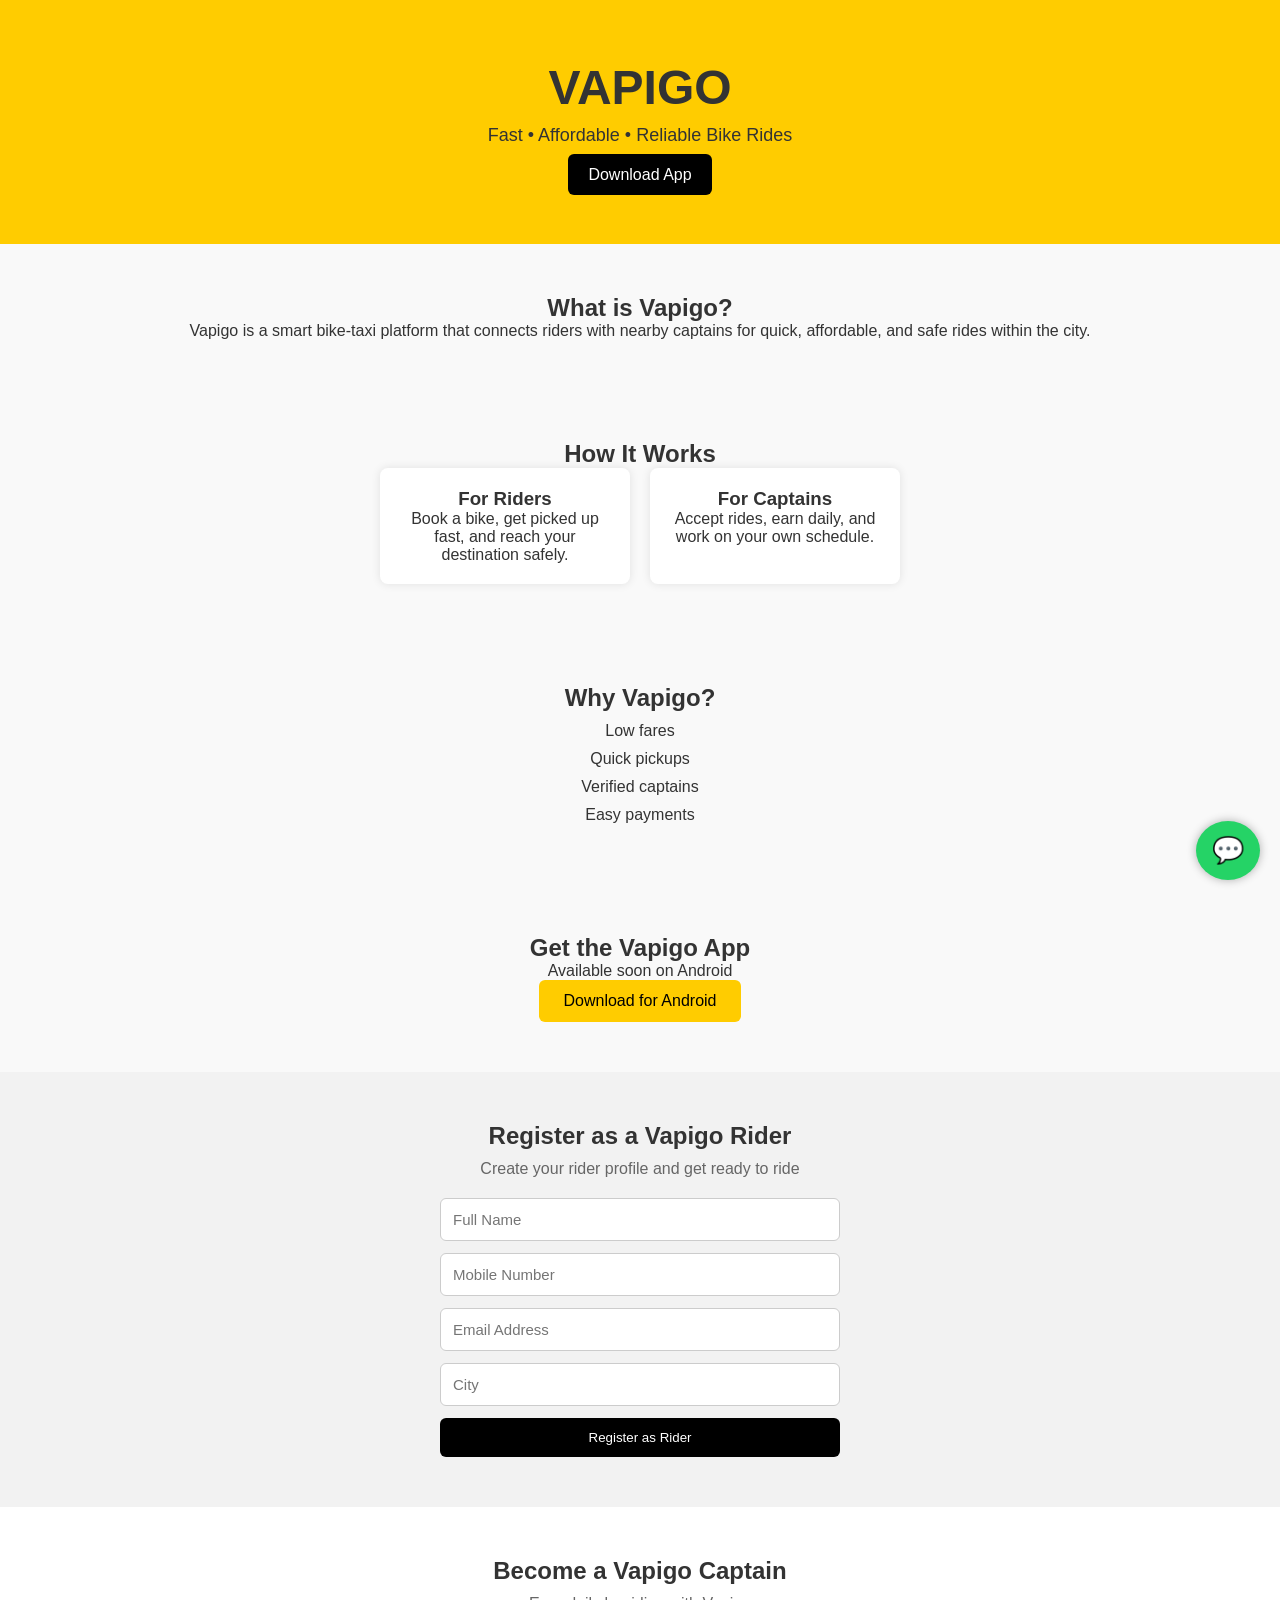
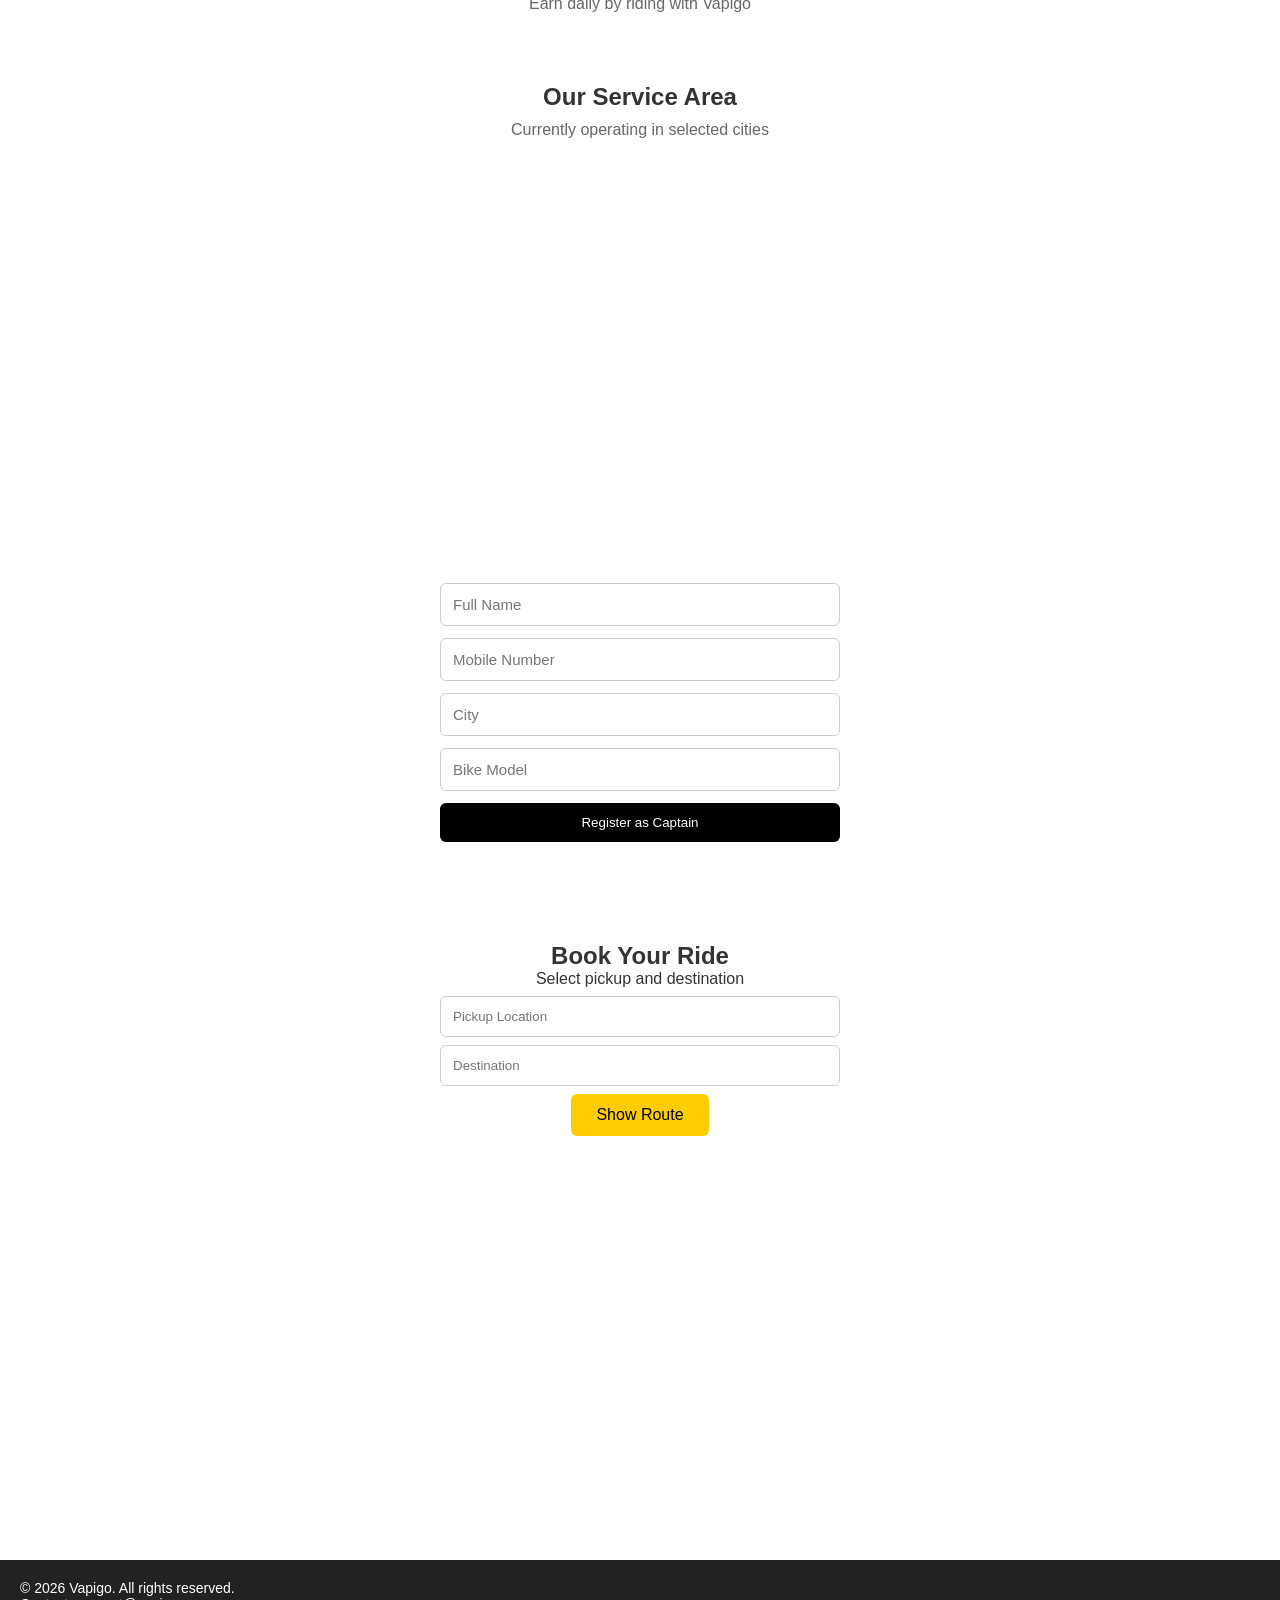
==== index.html @ 4d5e86c7 "Add files via upload" ====
<!DOCTYPE html>
<html lang="en">
<head>
  <meta charset="UTF-8" />
  <meta name="viewport" content="width=device-width, initial-scale=1.0"/>
  <title>Vapigo – Smart Bike Taxi App</title>
  <link rel="stylesheet" href="style.css" />
</head>
<body>

<header>
  <h1>VAPIGO</h1>
  <p>Fast • Affordable • Reliable Bike Rides</p>
  <a href="#download" class="btn">Download App</a>
</header>

<section class="about">
  <h2>What is Vapigo?</h2>
  <p>
    Vapigo is a smart bike-taxi platform that connects riders with nearby captains
    for quick, affordable, and safe rides within the city.
  </p>
</section>

<section class="how">
  <h2>How It Works</h2>
  <div class="cards">
    <div class="card">
      <h3>For Riders</h3>
      <p>Book a bike, get picked up fast, and reach your destination safely.</p>
    </div>
    <div class="card">
      <h3>For Captains</h3>
      <p>Accept rides, earn daily, and work on your own schedule.</p>
    </div>
  </div>
</section>

<section class="features">
  <h2>Why Vapigo?</h2>
  <ul>
    <li>Low fares</li>
    <li>Quick pickups</li>
    <li>Verified captains</li>
    <li>Easy payments</li>
  </ul>
</section>

<section id="download" class="download">
  <h2>Get the Vapigo App</h2>
  <p>Available soon on Android</p>
  <button>Download for Android</button>
</section>
<section class="register rider">
  <h2>Register as a Vapigo Rider</h2>
  <p>Create your rider profile and get ready to ride</p>

  <form action="https://formspree.io/f/mpqlvekl" method="POST">
    <input type="text" name="name" placeholder="Full Name" required />
    <input type="tel" name="phone" placeholder="Mobile Number" required />
    <input type="email" name="email" placeholder="Email Address" />
    <input type="text" name="city" placeholder="City" required />
    <button type="submit">Register as Rider</button>
  </form>
</section>

<section class="register">
  <h2>Become a Vapigo Captain</h2>
  <p>Earn daily by riding with Vapigo</p>
<section class="map">
  <h2>Our Service Area</h2>
  <p>Currently operating in selected cities</p>

  <iframe
    src="https://www.google.com/maps?q=Vapi&output=embed"
    width="100%"
    height="350"
    style="border:0;"
    allowfullscreen=""
    loading="lazy">
  </iframe>
</section>

  <form action="https://formspree.io/f/xjgondad" method="POST">
    <input type="text" name="name" placeholder="Full Name" required />
    <input type="tel" name="phone" placeholder="Mobile Number" required />
    <input type="text" name="city" placeholder="City" required />
    <input type="text" name="vehicle" placeholder="Bike Model" required />
    <button type="submit">Register as Captain</button>
  </form>
</section>
<section class="booking">
  <h2>Book Your Ride</h2>
  <p>Select pickup and destination</p>

  <input type="text" id="from" placeholder="Pickup Location">
  <input type="text" id="to" placeholder="Destination">

  <button onclick="openMap()">Show Route</button>

  <iframe
    id="map"
    width="100%"
    height="350"
    style="border:0; margin-top:20px;"
    loading="lazy">
  </iframe>
</section>


<footer>
  <p>© 2026 Vapigo. All rights reserved.</p>
  <p>Contact: support@vapigo.app</p>
</footer>
<a href="https://wa.me/916359495943" class="whatsapp" target="_blank">
  💬
</a>

<script src="script.js"></script>
</body>
</html>
---- style.css ----
* {
  margin: 0;
  padding: 0;
  box-sizing: border-box;
  font-family: Arial, sans-serif;
}

body {
  background: #f9f9f9;
  color: #333;
}

header {
  background: #ffcc00;
  padding: 60px 20px;
  text-align: center;
}

header h1 {
  font-size: 48px;
}

header p {
  margin: 10px 0 20px;
  font-size: 18px;
}

.btn {
  background: #000;
  color: #fff;
  padding: 12px 20px;
  text-decoration: none;
  border-radius: 6px;
}

section {
  padding: 50px 20px;
  text-align: center;
}

.cards {
  display: flex;
  justify-content: center;
  gap: 20px;
  flex-wrap: wrap;
}

.card {
  background: #fff;
  padding: 20px;
  width: 250px;
  border-radius: 8px;
  box-shadow: 0 0 10px rgba(0,0,0,0.1);
}

.features ul {
  list-style: none;
}

.features li {
  margin: 10px 0;
}

.download button {
  background: #ffcc00;
  border: none;
  padding: 12px 25px;
  font-size: 16px;
  border-radius: 6px;
  cursor: pointer;
}

footer {
  background: #222;
  color: #fff;
  padding: 20px;
  font-size: 14px;
}
/* =========================
   FORMS – Rider & Captain
========================= */

.register {
  padding: 50px 20px;
  background: #ffffff;
  text-align: center;
}

.register h2 {
  margin-bottom: 10px;
}

.register p {
  margin-bottom: 20px;
  color: #666;
}

.register form {
  max-width: 400px;
  margin: auto;
  display: flex;
  flex-direction: column;
  gap: 12px;
}

.register input {
  padding: 12px;
  font-size: 15px;
  border: 1px solid #ccc;
  border-radius: 6px;
}

.register input:focus {
  outline: none;
  border-color: #ffcc00;
}

.register button {
  padding: 12px;
  background: #000;
  color: #fff;
  border: none;
  border-radius: 6px;
  cursor: pointer;
}

.register button:hover {
  background: #333;
}

/* Rider form background */
.rider {
  background: #f5f5f5;
}
.whatsapp {
  position: fixed;
  bottom: 20px;
  right: 20px;
  background: #25d366;
  color: #fff;
  font-size: 26px;
  padding: 14px 16px;
  border-radius: 50%;
  text-decoration: none;
  box-shadow: 0 0 10px rgba(0,0,0,0.3);
  z-index: 9999;
}
.rider {
  background: #f2f2f2;
}
.map iframe {
  border-radius: 10px;
  margin-top: 20px;
}
.booking {
  padding: 50px 20px;
  background: #fff;
  text-align: center;
}

.booking input {
  width: 90%;
  max-width: 400px;
  padding: 12px;
  margin: 8px auto;
  display: block;
  border-radius: 6px;
  border: 1px solid #ccc;
}

.booking button {
  padding: 12px 25px;
  background: #ffcc00;
  border: none;
  border-radius: 6px;
  cursor: pointer;
  font-size: 16px;
}
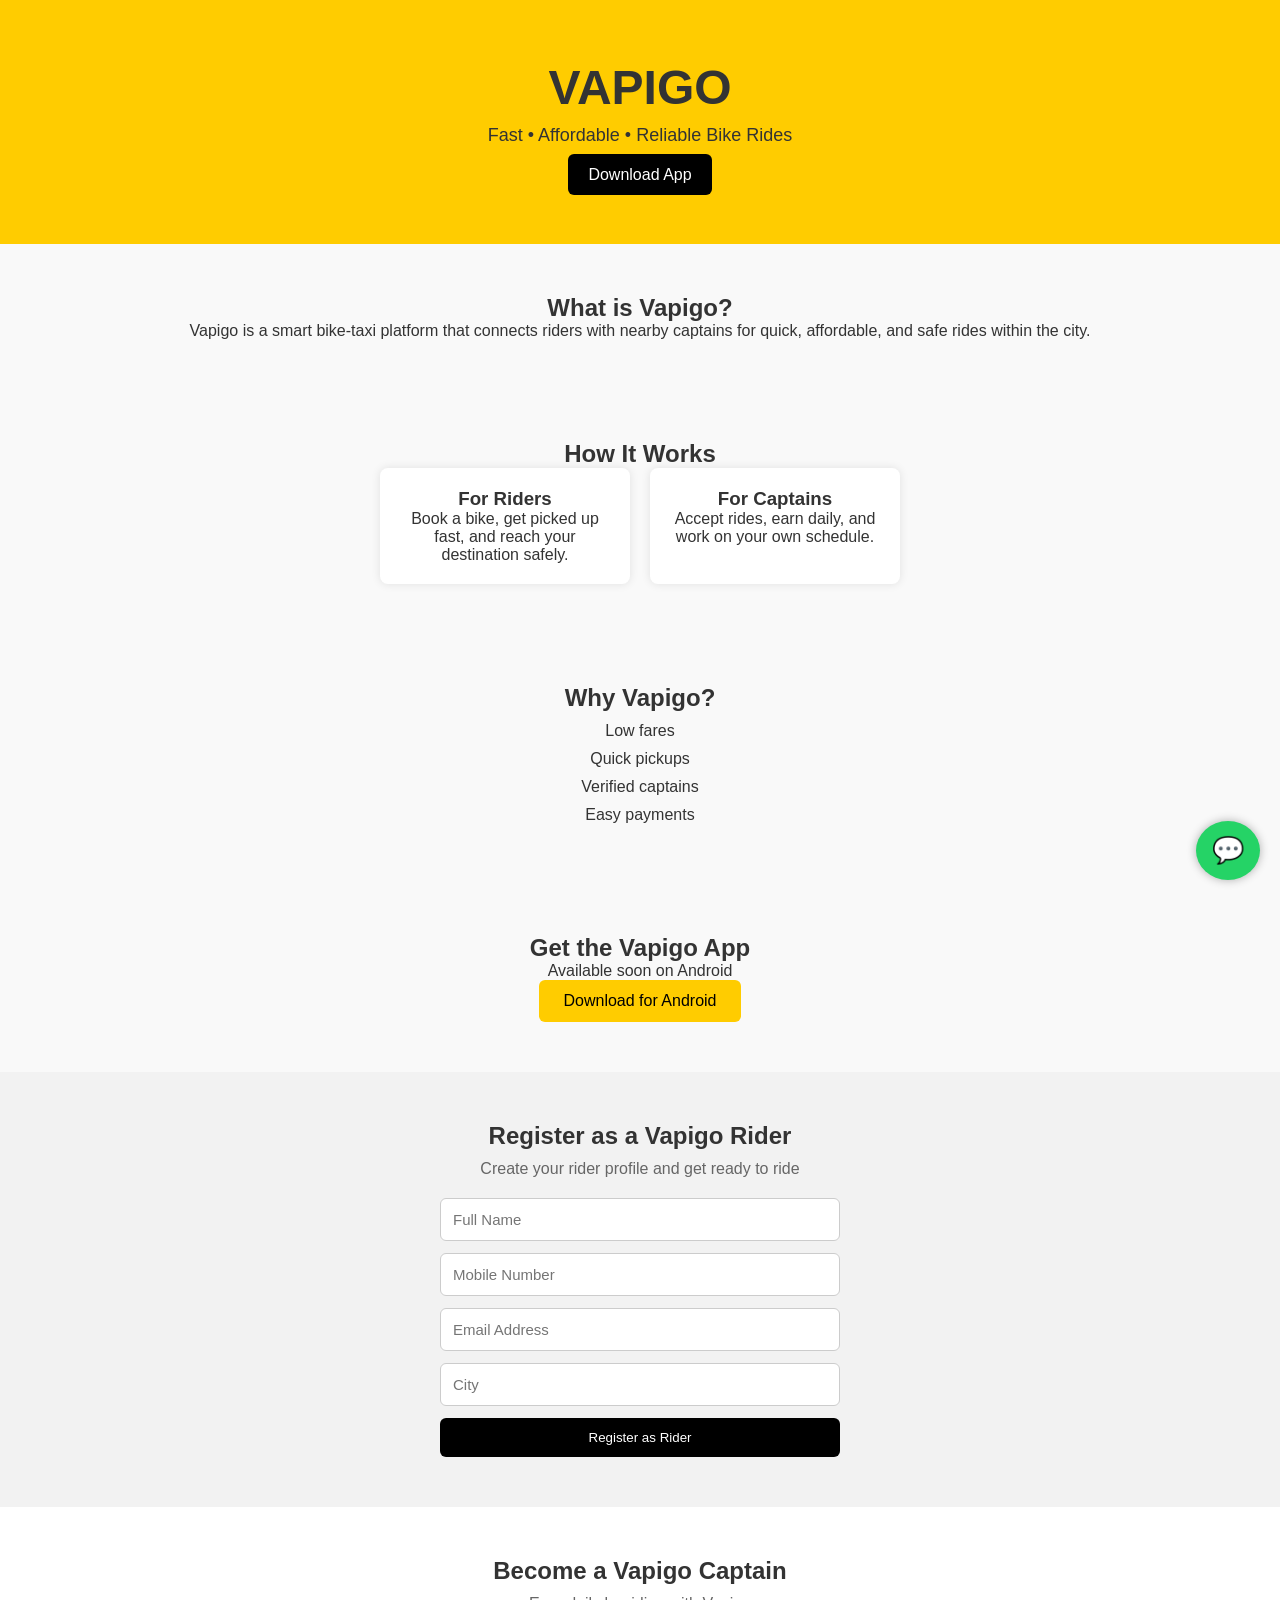
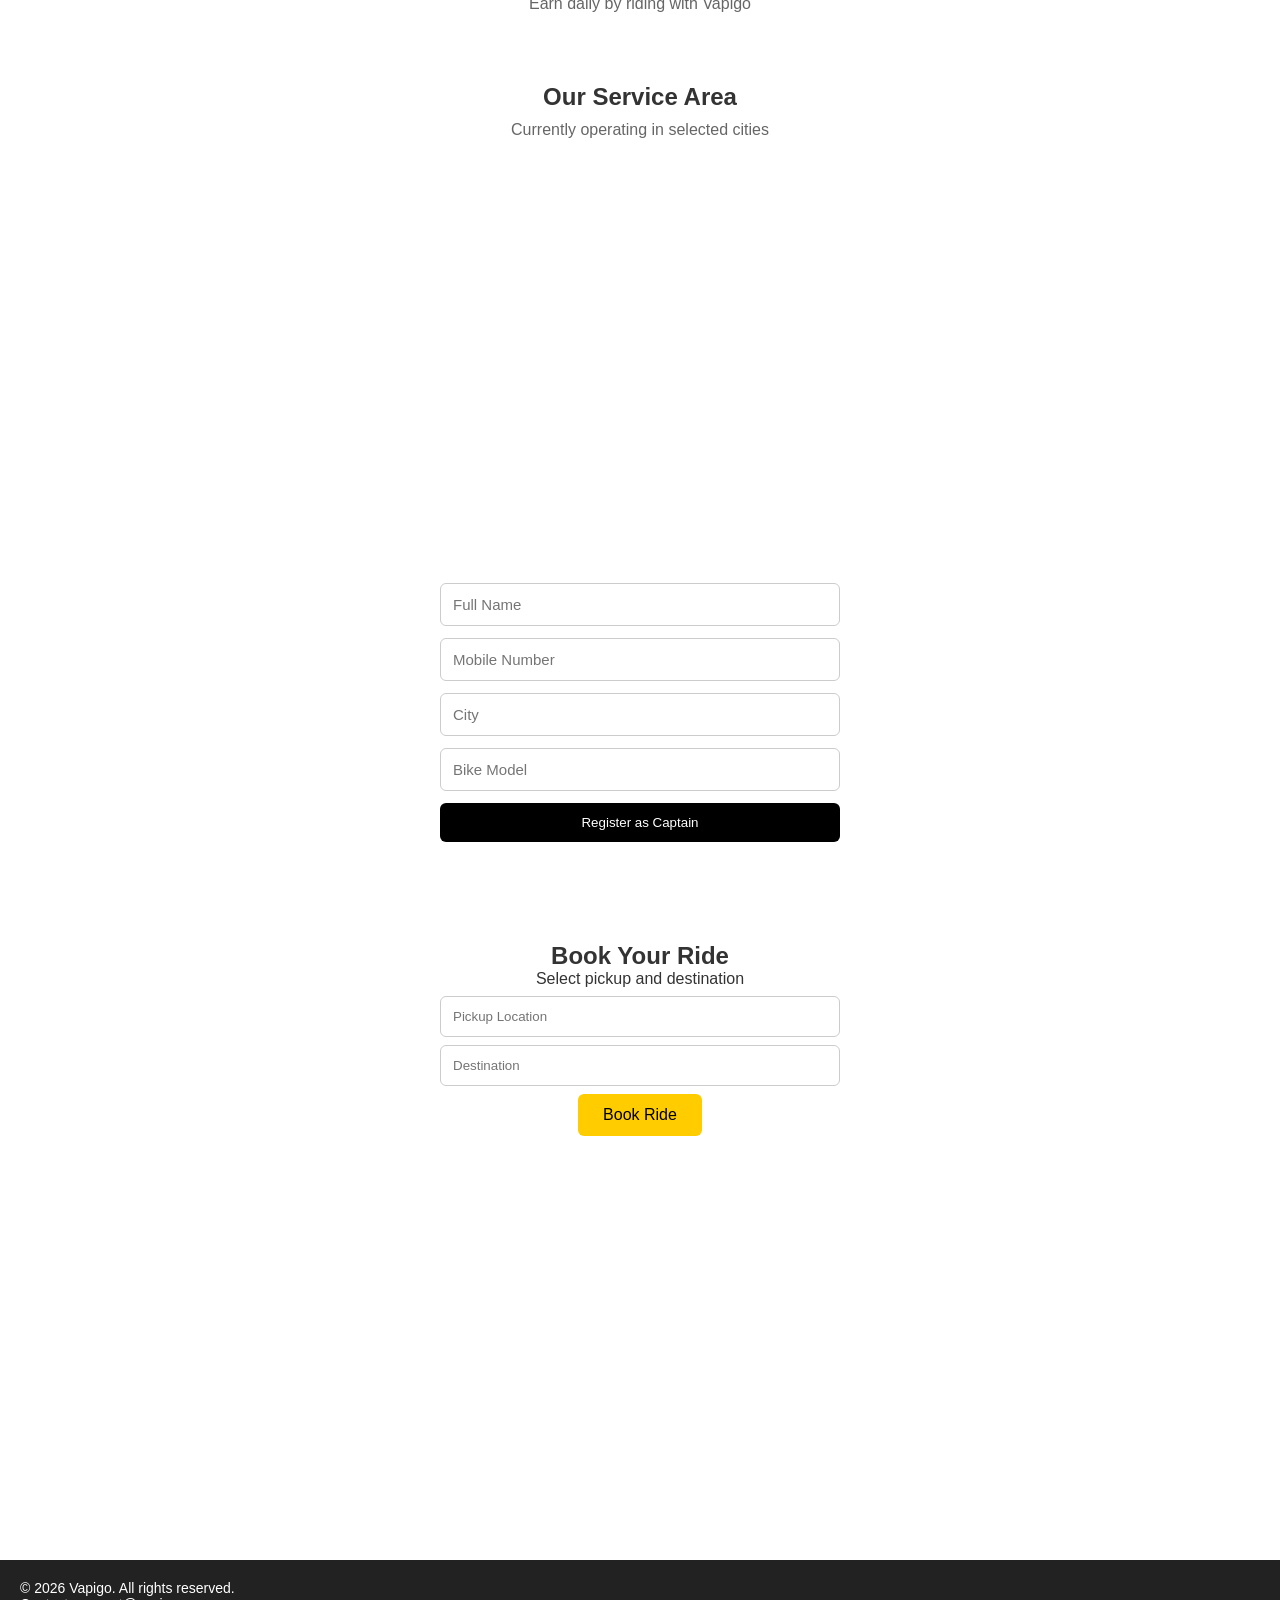
==== commit 8aaf6452: "Add files via upload" ====
--- a/index.html
+++ b/index.html
@@ -96,7 +96,7 @@
   <input type="text" id="from" placeholder="Pickup Location">
   <input type="text" id="to" placeholder="Destination">
 
-  <button onclick="openMap()">Show Route</button>
+  <button type="button" onclick="openMap()">Book Ride</button>
 
   <iframe
     id="map"
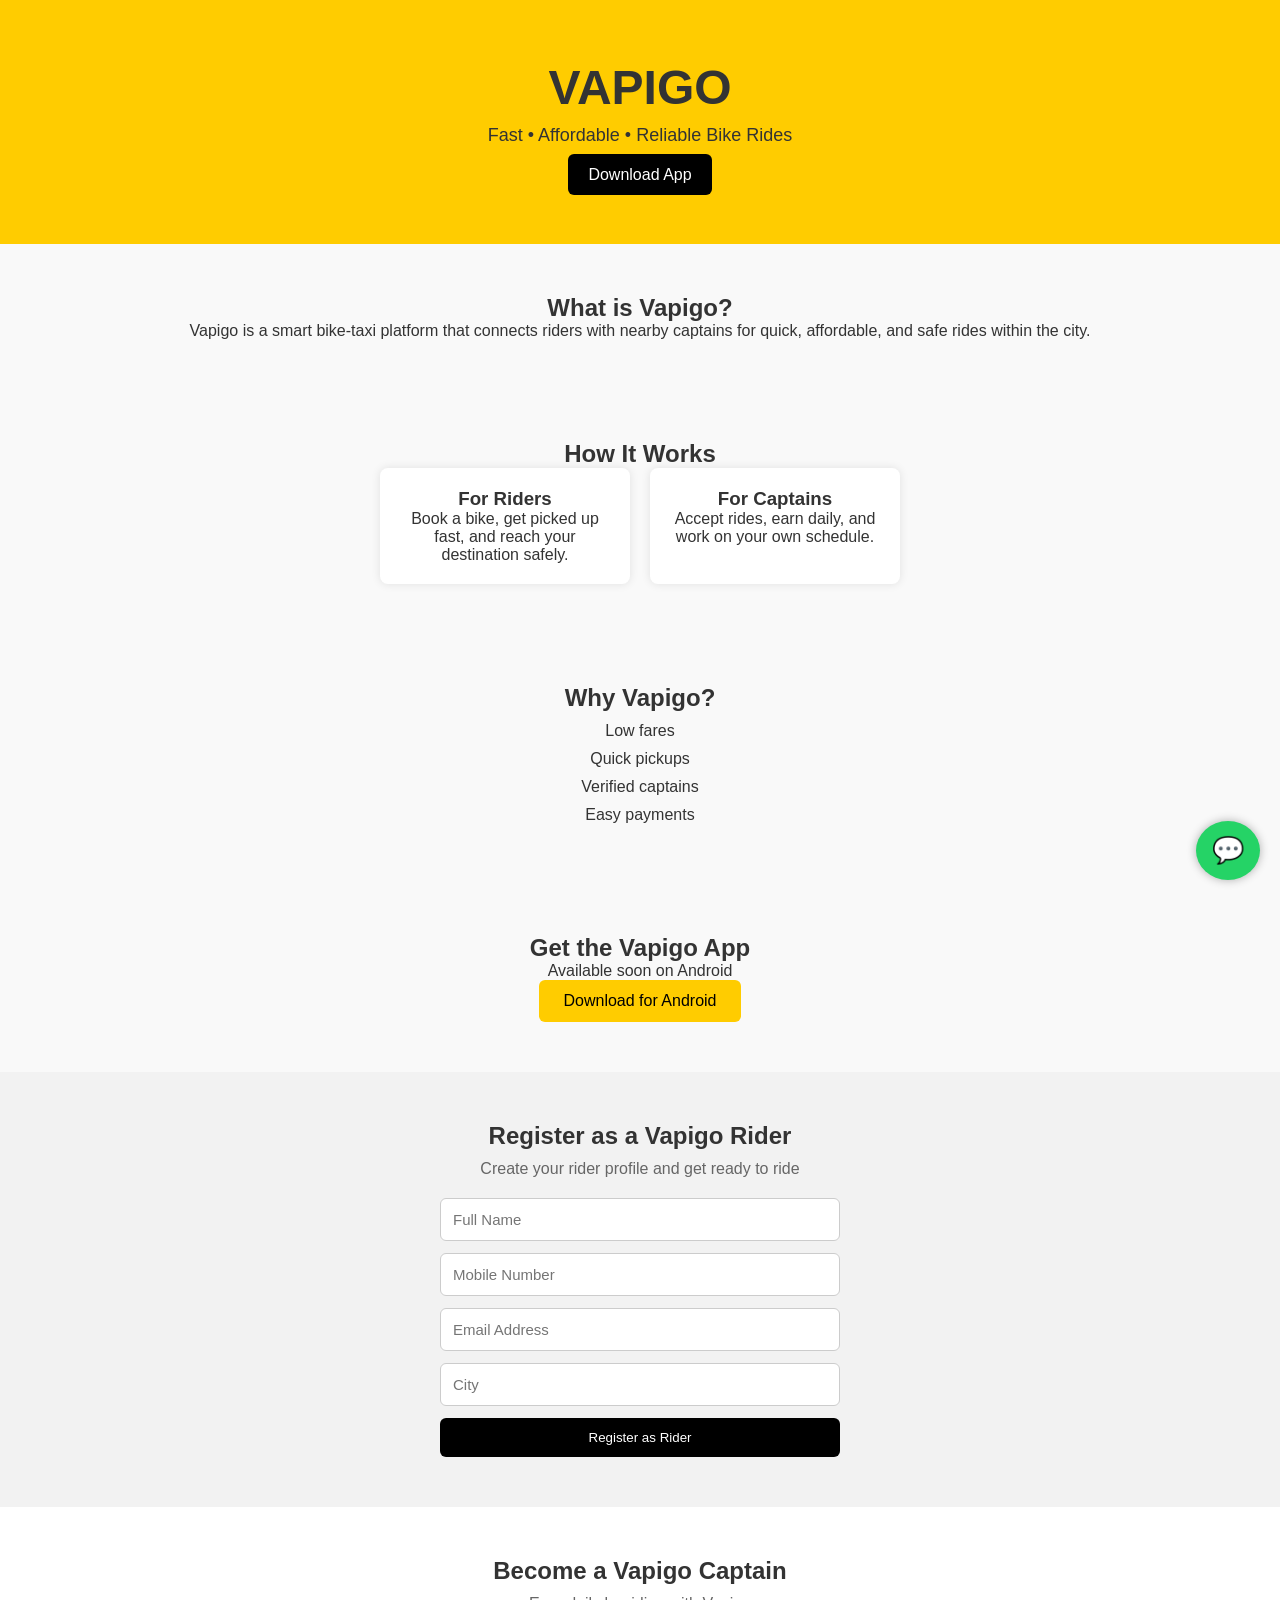
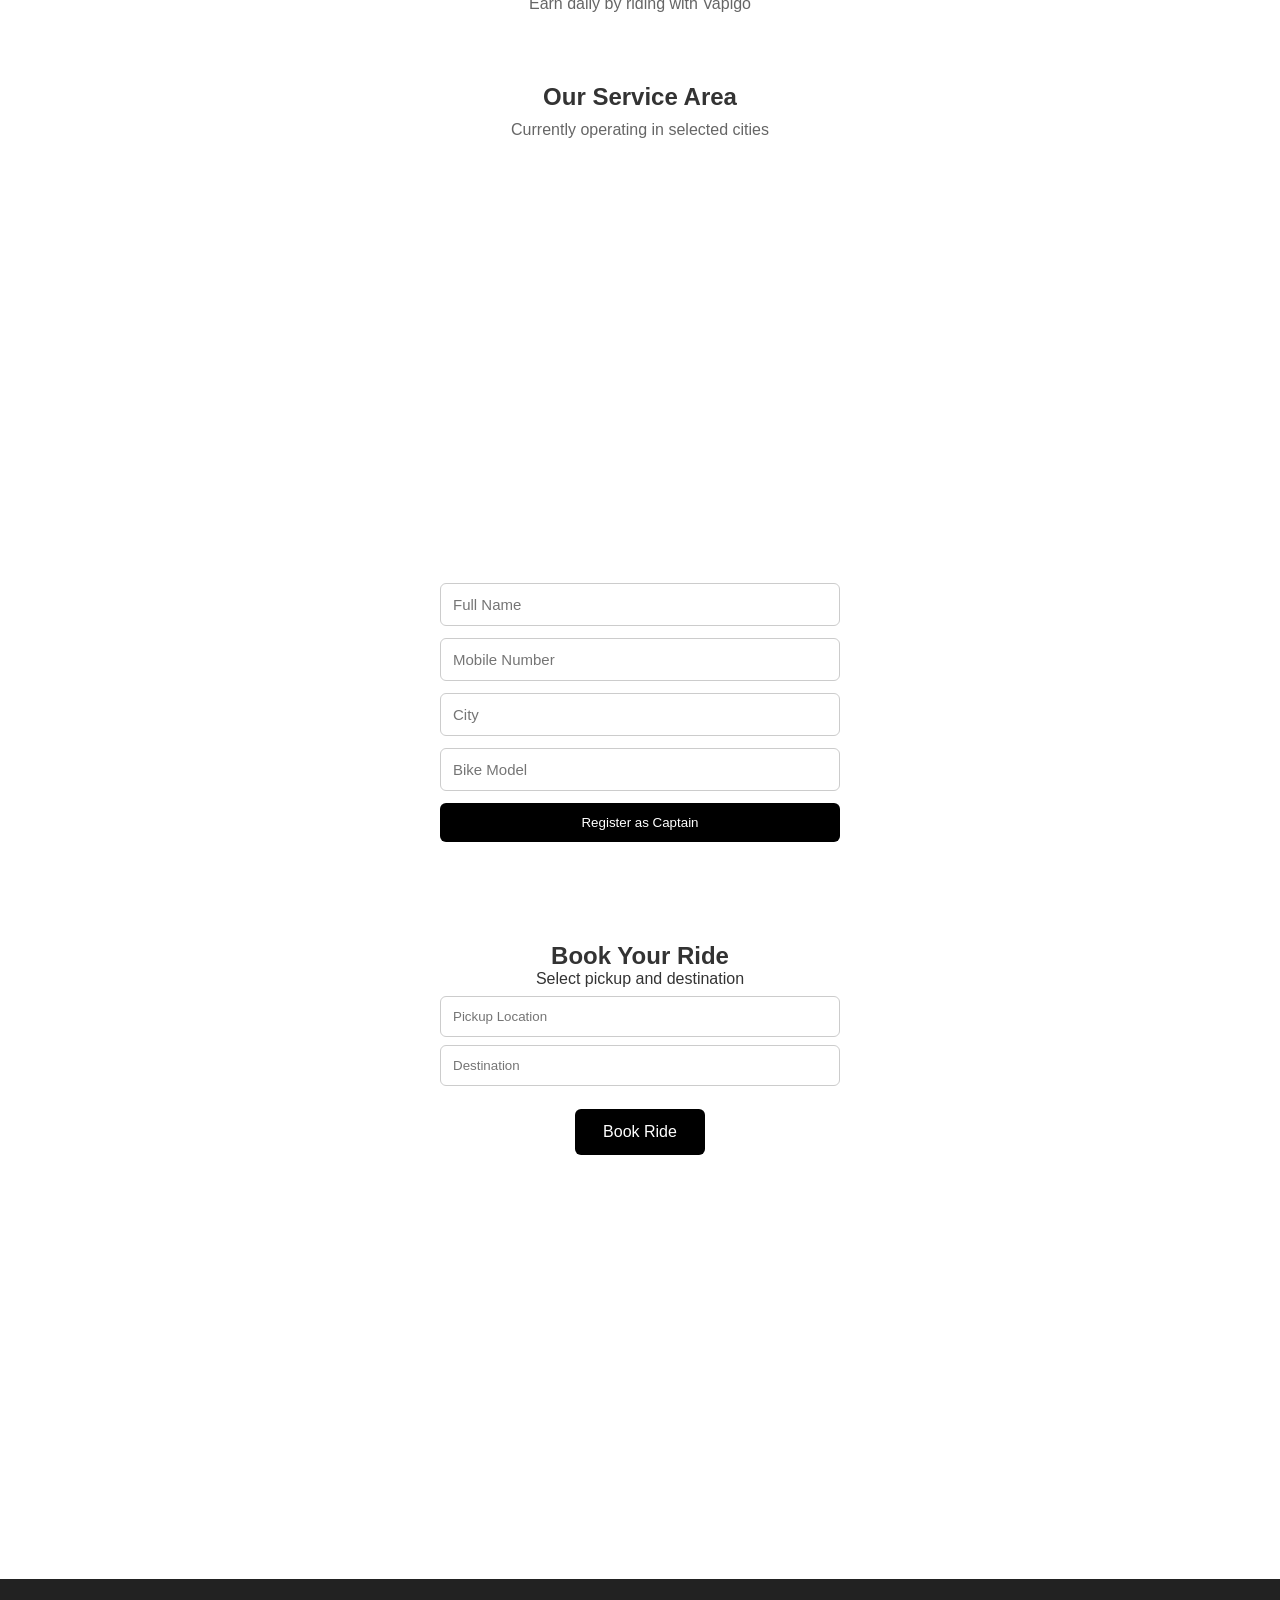
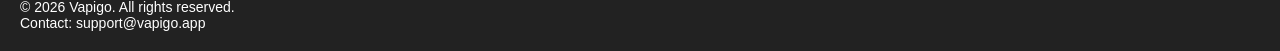
==== commit e1167d04: "Add files via upload" ====
--- a/index.html
+++ b/index.html
@@ -96,7 +96,12 @@
   <input type="text" id="from" placeholder="Pickup Location">
   <input type="text" id="to" placeholder="Destination">
 
-  <button type="button" onclick="openMap()">Book Ride</button>
+  <button type="button" onclick="calculateFare()">Book Ride</button>
+
+  <div id="fareBox" style="display:none;">
+    <p><strong>Estimated Distance:</strong> <span id="distance"></span> km</p>
+    <p><strong>Estimated Fare:</strong> ₹<span id="fare"></span></p>
+  </div>
 
   <iframe
     id="map"
@@ -106,7 +111,6 @@
     loading="lazy">
   </iframe>
 </section>
-
 
 <footer>
   <p>© 2026 Vapigo. All rights reserved.</p>
--- a/style.css
+++ b/style.css
@@ -176,4 +176,22 @@
   cursor: pointer;
   font-size: 16px;
 }
+.booking button {
+  display: inline-block;
+  padding: 14px 28px;
+  background: #000;
+  color: #fff;
+  font-size: 16px;
+  border: none;
+  border-radius: 6px;
+  cursor: pointer;
+  margin-top: 15px;
+}
+#fareBox {
+  margin-top: 15px;
+  background: #f2f2f2;
+  padding: 15px;
+  border-radius: 8px;
+  font-size: 16px;
+}
 
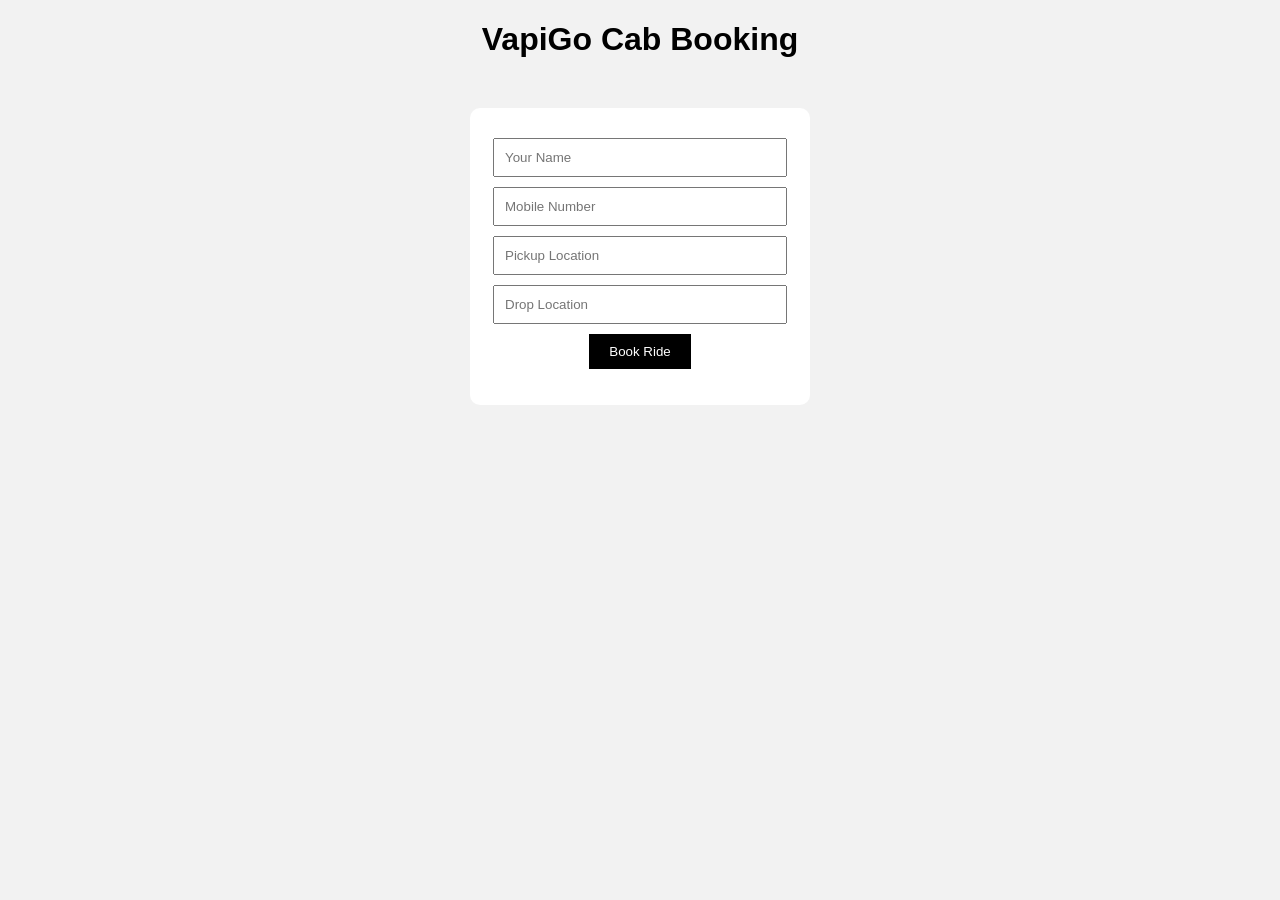
==== commit f2ea8640: "Add files via upload" ====
--- a/index.html
+++ b/index.html
@@ -1,125 +1,19 @@
-<!DOCTYPE html>
-<html lang="en">
-<head>
-  <meta charset="UTF-8" />
-  <meta name="viewport" content="width=device-width, initial-scale=1.0"/>
-  <title>Vapigo – Smart Bike Taxi App</title>
-  <link rel="stylesheet" href="style.css" />
-</head>
-<body>
-
-<header>
-  <h1>VAPIGO</h1>
-  <p>Fast • Affordable • Reliable Bike Rides</p>
-  <a href="#download" class="btn">Download App</a>
-</header>
-
-<section class="about">
-  <h2>What is Vapigo?</h2>
-  <p>
-    Vapigo is a smart bike-taxi platform that connects riders with nearby captains
-    for quick, affordable, and safe rides within the city.
-  </p>
-</section>
-
-<section class="how">
-  <h2>How It Works</h2>
-  <div class="cards">
-    <div class="card">
-      <h3>For Riders</h3>
-      <p>Book a bike, get picked up fast, and reach your destination safely.</p>
-    </div>
-    <div class="card">
-      <h3>For Captains</h3>
-      <p>Accept rides, earn daily, and work on your own schedule.</p>
-    </div>
-  </div>
-</section>
-
-<section class="features">
-  <h2>Why Vapigo?</h2>
-  <ul>
-    <li>Low fares</li>
-    <li>Quick pickups</li>
-    <li>Verified captains</li>
-    <li>Easy payments</li>
-  </ul>
-</section>
-
-<section id="download" class="download">
-  <h2>Get the Vapigo App</h2>
-  <p>Available soon on Android</p>
-  <button>Download for Android</button>
-</section>
-<section class="register rider">
-  <h2>Register as a Vapigo Rider</h2>
-  <p>Create your rider profile and get ready to ride</p>
-
-  <form action="https://formspree.io/f/mpqlvekl" method="POST">
-    <input type="text" name="name" placeholder="Full Name" required />
-    <input type="tel" name="phone" placeholder="Mobile Number" required />
-    <input type="email" name="email" placeholder="Email Address" />
-    <input type="text" name="city" placeholder="City" required />
-    <button type="submit">Register as Rider</button>
-  </form>
-</section>
-
-<section class="register">
-  <h2>Become a Vapigo Captain</h2>
-  <p>Earn daily by riding with Vapigo</p>
-<section class="map">
-  <h2>Our Service Area</h2>
-  <p>Currently operating in selected cities</p>
-
-  <iframe
-    src="https://www.google.com/maps?q=Vapi&output=embed"
-    width="100%"
-    height="350"
-    style="border:0;"
-    allowfullscreen=""
-    loading="lazy">
-  </iframe>
-</section>
-
-  <form action="https://formspree.io/f/xjgondad" method="POST">
-    <input type="text" name="name" placeholder="Full Name" required />
-    <input type="tel" name="phone" placeholder="Mobile Number" required />
-    <input type="text" name="city" placeholder="City" required />
-    <input type="text" name="vehicle" placeholder="Bike Model" required />
-    <button type="submit">Register as Captain</button>
-  </form>
-</section>
-<section class="booking">
-  <h2>Book Your Ride</h2>
-  <p>Select pickup and destination</p>
-
-  <input type="text" id="from" placeholder="Pickup Location">
-  <input type="text" id="to" placeholder="Destination">
-
-  <button type="button" onclick="calculateFare()">Book Ride</button>
-
-  <div id="fareBox" style="display:none;">
-    <p><strong>Estimated Distance:</strong> <span id="distance"></span> km</p>
-    <p><strong>Estimated Fare:</strong> ₹<span id="fare"></span></p>
-  </div>
-
-  <iframe
-    id="map"
-    width="100%"
-    height="350"
-    style="border:0; margin-top:20px;"
-    loading="lazy">
-  </iframe>
-</section>
-
-<footer>
-  <p>© 2026 Vapigo. All rights reserved.</p>
-  <p>Contact: support@vapigo.app</p>
-</footer>
-<a href="https://wa.me/916359495943" class="whatsapp" target="_blank">
-  💬
-</a>
-
-<script src="script.js"></script>
-</body>
-</html>
+<!DOCTYPE html>
+<html>
+<head>
+<title>VapiGo Cab Booking</title>
+<link rel="stylesheet" href="style.css">
+</head>
+<body>
+<h1>VapiGo Cab Booking</h1>
+<div class="booking">
+<input type="text" id="name" placeholder="Your Name">
+<input type="text" id="mobile" placeholder="Mobile Number">
+<input type="text" id="pickup" placeholder="Pickup Location">
+<input type="text" id="drop" placeholder="Drop Location">
+<button onclick="bookRide()">Book Ride</button>
+<p id="message"></p>
+</div>
+<script src="script.js"></script>
+</body>
+</html>
--- a/style.css
+++ b/style.css
@@ -1,197 +1,4 @@
-* {
-  margin: 0;
-  padding: 0;
-  box-sizing: border-box;
-  font-family: Arial, sans-serif;
-}
-
-body {
-  background: #f9f9f9;
-  color: #333;
-}
-
-header {
-  background: #ffcc00;
-  padding: 60px 20px;
-  text-align: center;
-}
-
-header h1 {
-  font-size: 48px;
-}
-
-header p {
-  margin: 10px 0 20px;
-  font-size: 18px;
-}
-
-.btn {
-  background: #000;
-  color: #fff;
-  padding: 12px 20px;
-  text-decoration: none;
-  border-radius: 6px;
-}
-
-section {
-  padding: 50px 20px;
-  text-align: center;
-}
-
-.cards {
-  display: flex;
-  justify-content: center;
-  gap: 20px;
-  flex-wrap: wrap;
-}
-
-.card {
-  background: #fff;
-  padding: 20px;
-  width: 250px;
-  border-radius: 8px;
-  box-shadow: 0 0 10px rgba(0,0,0,0.1);
-}
-
-.features ul {
-  list-style: none;
-}
-
-.features li {
-  margin: 10px 0;
-}
-
-.download button {
-  background: #ffcc00;
-  border: none;
-  padding: 12px 25px;
-  font-size: 16px;
-  border-radius: 6px;
-  cursor: pointer;
-}
-
-footer {
-  background: #222;
-  color: #fff;
-  padding: 20px;
-  font-size: 14px;
-}
-/* =========================
-   FORMS – Rider & Captain
-========================= */
-
-.register {
-  padding: 50px 20px;
-  background: #ffffff;
-  text-align: center;
-}
-
-.register h2 {
-  margin-bottom: 10px;
-}
-
-.register p {
-  margin-bottom: 20px;
-  color: #666;
-}
-
-.register form {
-  max-width: 400px;
-  margin: auto;
-  display: flex;
-  flex-direction: column;
-  gap: 12px;
-}
-
-.register input {
-  padding: 12px;
-  font-size: 15px;
-  border: 1px solid #ccc;
-  border-radius: 6px;
-}
-
-.register input:focus {
-  outline: none;
-  border-color: #ffcc00;
-}
-
-.register button {
-  padding: 12px;
-  background: #000;
-  color: #fff;
-  border: none;
-  border-radius: 6px;
-  cursor: pointer;
-}
-
-.register button:hover {
-  background: #333;
-}
-
-/* Rider form background */
-.rider {
-  background: #f5f5f5;
-}
-.whatsapp {
-  position: fixed;
-  bottom: 20px;
-  right: 20px;
-  background: #25d366;
-  color: #fff;
-  font-size: 26px;
-  padding: 14px 16px;
-  border-radius: 50%;
-  text-decoration: none;
-  box-shadow: 0 0 10px rgba(0,0,0,0.3);
-  z-index: 9999;
-}
-.rider {
-  background: #f2f2f2;
-}
-.map iframe {
-  border-radius: 10px;
-  margin-top: 20px;
-}
-.booking {
-  padding: 50px 20px;
-  background: #fff;
-  text-align: center;
-}
-
-.booking input {
-  width: 90%;
-  max-width: 400px;
-  padding: 12px;
-  margin: 8px auto;
-  display: block;
-  border-radius: 6px;
-  border: 1px solid #ccc;
-}
-
-.booking button {
-  padding: 12px 25px;
-  background: #ffcc00;
-  border: none;
-  border-radius: 6px;
-  cursor: pointer;
-  font-size: 16px;
-}
-.booking button {
-  display: inline-block;
-  padding: 14px 28px;
-  background: #000;
-  color: #fff;
-  font-size: 16px;
-  border: none;
-  border-radius: 6px;
-  cursor: pointer;
-  margin-top: 15px;
-}
-#fareBox {
-  margin-top: 15px;
-  background: #f2f2f2;
-  padding: 15px;
-  border-radius: 8px;
-  font-size: 16px;
-}
-
+body{font-family:Arial;text-align:center;background:#f2f2f2;}
+.booking{background:white;padding:20px;margin:50px auto;width:300px;border-radius:10px;}
+input{display:block;width:90%;margin:10px auto;padding:10px;}
+button{padding:10px 20px;background:black;color:white;border:none;}
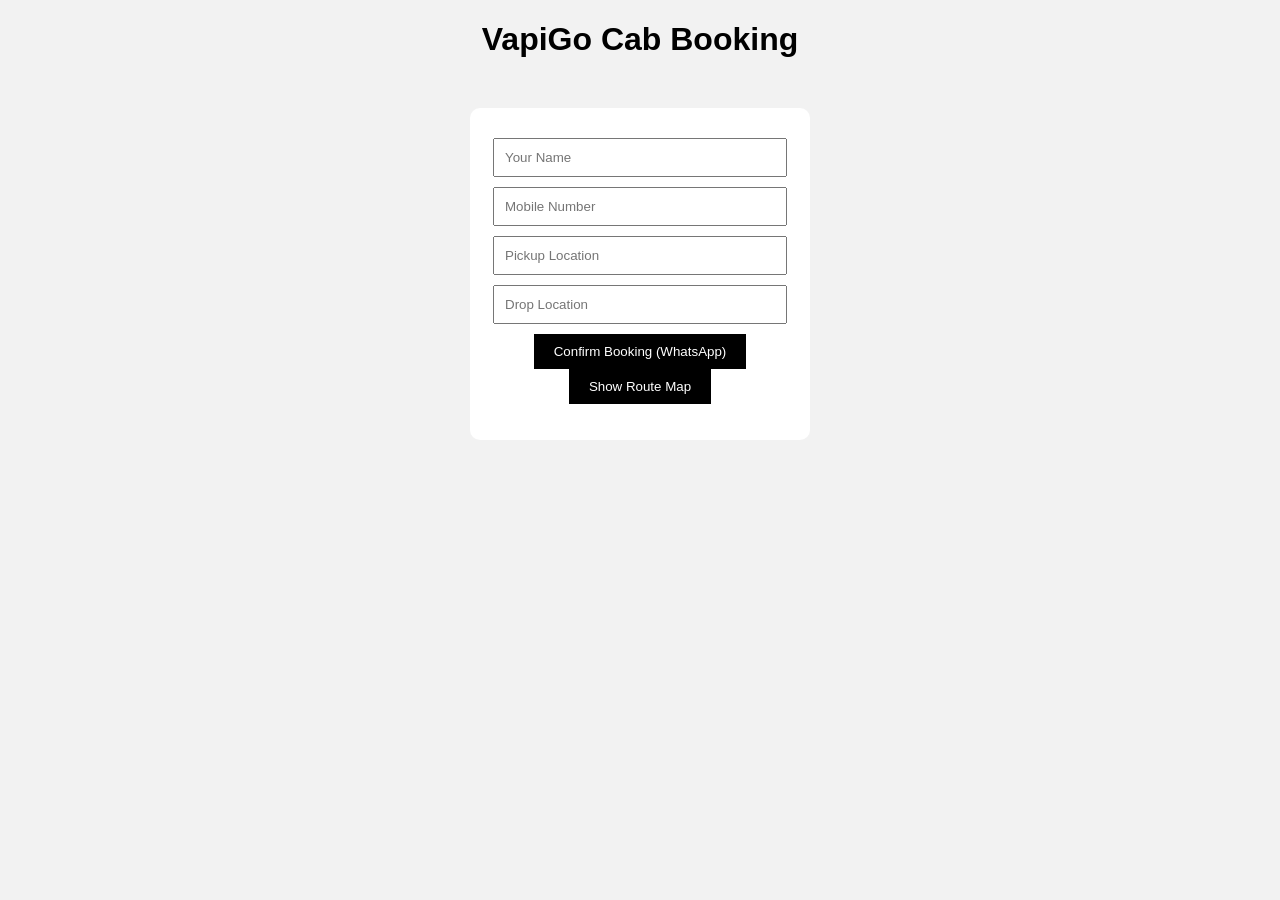
==== commit 2c2c7d14: "Update index.html" ====
--- a/index.html
+++ b/index.html
@@ -11,9 +11,25 @@
 <input type="text" id="mobile" placeholder="Mobile Number">
 <input type="text" id="pickup" placeholder="Pickup Location">
 <input type="text" id="drop" placeholder="Drop Location">
-<button onclick="bookRide()">Book Ride</button>
+
+<!-- Confirm booking button -->
+<button onclick="confirmBooking()">Confirm Booking (WhatsApp)</button>
+
+<!-- Show map button -->
+<button onclick="showMap()">Show Route Map</button>
+
 <p id="message"></p>
+
+<!-- Map iframe -->
+<iframe
+id="mapFrame"
+width="100%"
+height="350"
+style="border:0; margin-top:20px; display:none;"
+loading="lazy">
+</iframe>
+
 </div>
 <script src="script.js"></script>
 </body>
-</html>+</html>
